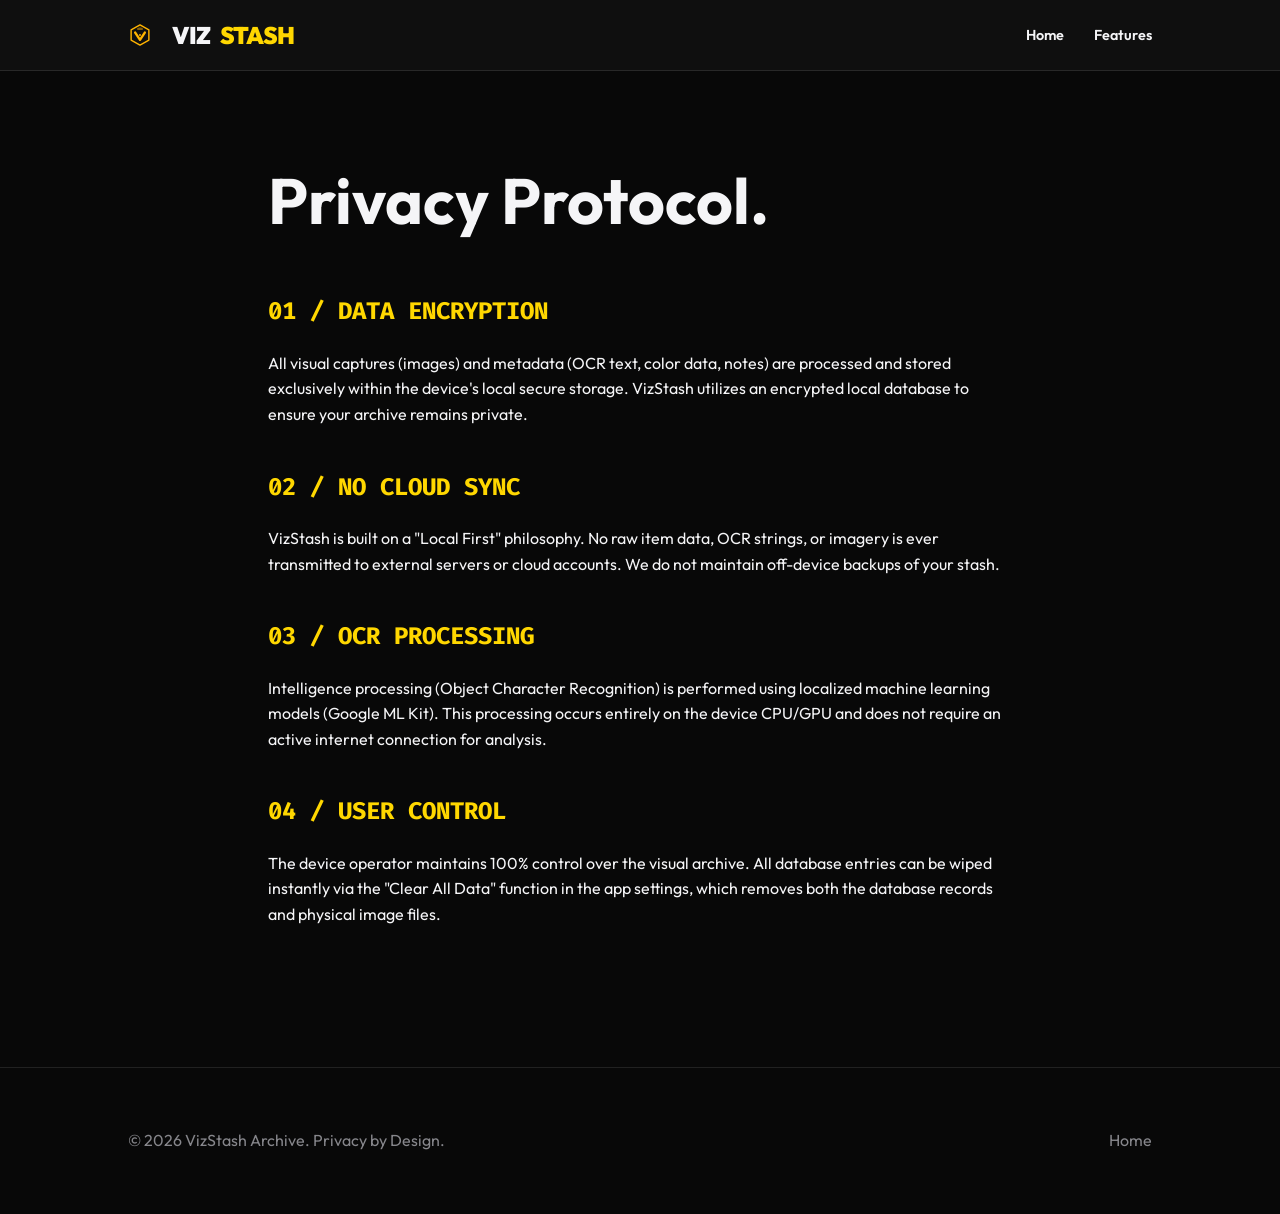
==== privacy.html @ eaba7603 "Add files via upload" ====
<!DOCTYPE html>
<html lang="en">

<head>
    <meta charset="UTF-8">
    <meta name="viewport" content="width=device-width, initial-scale=1.0">
    <title>Privacy Policy | VizStash</title>
    <link rel="stylesheet" href="style.css">
</head>

<body>
    <nav>
        <div class="logo">
            <img src="img/logo.svg" alt="VizStash Logo" style="height: 24px; margin-right: 10px;">
            VIZ<span>STASH</span>
        </div>
        <div class="nav-links">
            <a href="index.html">Home</a>
            <a href="index.html#features">Features</a>
        </div>
    </nav>

    <main class="privacy-container">
        <h1>Privacy <span>Protocol</span>.</h1>

        <section>
            <h2>01 / DATA ENCRYPTION</h2>
            <p>All visual captures (images) and metadata (OCR text, color data, notes) are processed and stored
                exclusively within the device's local secure storage. VizStash utilizes an encrypted local database to
                ensure your archive remains private.</p>
        </section>

        <section>
            <h2>02 / NO CLOUD SYNC</h2>
            <p>VizStash is built on a "Local First" philosophy. No raw item data, OCR strings, or imagery is ever
                transmitted to external servers or cloud accounts. We do not maintain off-device backups of your stash.
            </p>
        </section>

        <section>
            <h2>03 / OCR PROCESSING</h2>
            <p>Intelligence processing (Object Character Recognition) is performed using localized machine learning
                models (Google ML Kit). This processing occurs entirely on the device CPU/GPU and does not require an
                active internet connection for analysis.</p>
        </section>

        <section>
            <h2>04 / USER CONTROL</h2>
            <p>The device operator maintains 100% control over the visual archive. All database entries can be wiped
                instantly via the "Clear All Data" function in the app settings, which removes both the database records
                and physical image files.</p>
        </section>
    </main>

    <footer>
        <p>&copy; 2026 VizStash Archive. Privacy by Design.</p>
        <div class="footer-links">
            <a href="index.html">Home</a>
        </div>
    </footer>
</body>

</html>
---- style.css ----
@import url('https://fonts.googleapis.com/css2?family=Outfit:wght@300;400;600;900&family=Fira+Code:wght@400;700&display=swap');

:root {
    --primary: #FFD700;
    --primary-glow: rgba(255, 215, 0, 0.4);
    --bg: #080808;
    --surface: #121212;
    --surface-light: #1E1E1E;
    --surface-glass: rgba(18, 18, 18, 0.8);
    --text: #F5F5F7;
    --text-muted: #86868B;
    --border: rgba(255, 255, 255, 0.1);
    --accent-red: #FF3B30;
    --transition: all 0.5s cubic-bezier(0.4, 0, 0.2, 1);
}

/* Custom Scrollbar */
::-webkit-scrollbar {
    width: 8px;
}

::-webkit-scrollbar-track {
    background: var(--bg);
}

::-webkit-scrollbar-thumb {
    background: #333;
    border-radius: 10px;
}

::-webkit-scrollbar-thumb:hover {
    background: #444;
}

* {
    margin: 0;
    padding: 0;
    box-sizing: border-box;
}

body {
    background-color: var(--bg);
    color: var(--text);
    font-family: 'Outfit', sans-serif;
    line-height: 1.6;
    overflow-x: hidden;
}

/* Glassmorphism Navigation */
nav {
    position: fixed;
    top: 0;
    width: 100%;
    z-index: 1000;
    background: var(--surface-glass);
    backdrop-filter: blur(20px);
    border-bottom: 1px solid var(--border);
    padding: 1rem 10%;
    display: flex;
    justify-content: space-between;
    align-items: center;
}

.logo {
    font-weight: 900;
    font-size: 1.5rem;
    letter-spacing: -1px;
    display: flex;
    align-items: center;
    gap: 10px;
}

.logo span {
    color: var(--primary);
}

.nav-links {
    display: flex;
    gap: 30px;
}

.nav-links a {
    color: var(--text);
    text-decoration: none;
    font-weight: 600;
    font-size: 0.9rem;
    transition: color 0.3s ease;
}

.nav-links a:hover {
    color: var(--primary);
}

/* Hero Section */
.hero {
    min-height: 100vh;
    padding: 120px 10% 80px;
    display: flex;
    align-items: center;
    justify-content: space-between;
    position: relative;
    overflow: hidden;
    background: radial-gradient(circle at 80% 20%, rgba(255, 215, 0, 0.08), transparent 40%),
        radial-gradient(circle at 20% 80%, rgba(255, 215, 0, 0.03), transparent 40%),
        linear-gradient(rgba(255, 255, 255, 0.02) 1px, transparent 1px),
        linear-gradient(90deg, rgba(255, 255, 255, 0.02) 1px, transparent 1px);
    background-size: 100% 100%, 100% 100%, 40px 40px, 40px 40px;
}

.hero-glow {
    position: absolute;
    width: 600px;
    height: 600px;
    background: var(--primary-glow);
    filter: blur(150px);
    border-radius: 50%;
    z-index: 0;
    pointer-events: none;
    opacity: 0.3;
}

.glow-1 {
    top: -200px;
    right: -100px;
}

.glow-2 {
    bottom: -200px;
    left: -100px;
}

.hero-content {
    flex: 1.2;
    max-width: 700px;
    position: relative;
    z-index: 10;
}

.hero-badge {
    display: inline-flex;
    align-items: center;
    gap: 8px;
    padding: 8px 16px;
    background: rgba(255, 215, 0, 0.1);
    border: 1px solid rgba(255, 215, 0, 0.2);
    border-radius: 100px;
    font-size: 0.8rem;
    font-weight: 700;
    color: var(--primary);
    margin-bottom: 24px;
    font-family: 'Fira Code', monospace;
    text-transform: uppercase;
    letter-spacing: 1px;
}

.hero-content h1 {
    font-size: 6rem;
    font-weight: 900;
    line-height: 0.9;
    margin-bottom: 30px;
    letter-spacing: -4px;
    background: linear-gradient(180deg, #FFFFFF 0%, #A1A1AA 100%);
    -webkit-background-clip: text;
    background-clip: text;
    -webkit-text-fill-color: transparent;
}

.hero-badge i {
    animation: pulse 2s infinite;
}

@keyframes pulse {
    0% {
        opacity: 0.5;
    }

    50% {
        opacity: 1;
    }

    100% {
        opacity: 0.5;
    }
}

.hero-content h1 span {
    display: block;
    color: var(--primary);
    -webkit-text-fill-color: var(--primary);
}

.hero-content p {
    font-size: 1.4rem;
    color: var(--text-muted);
    margin-bottom: 50px;
    max-width: 550px;
    line-height: 1.5;
}

.cta-buttons {
    display: flex;
    gap: 20px;
}

.btn {
    padding: 15px 35px;
    border-radius: 12px;
    text-decoration: none;
    font-weight: 900;
    font-size: 1rem;
    transition: all 0.3s cubic-bezier(0.175, 0.885, 0.32, 1.275);
}

.btn-primary {
    background: var(--primary);
    color: #000;
}

.btn-secondary {
    border: 1px solid var(--border);
    color: var(--text);
}

.btn:hover {
    transform: translateY(-5px);
    box-shadow: 0 10px 20px rgba(0, 0, 0, 0.4), 0 0 15px var(--primary-glow);
}

/* Mobile App Mockup */
.hero-mockup {
    flex: 0.8;
    display: flex;
    justify-content: flex-end;
    position: relative;
    z-index: 10;
}

.mockup-container {
    width: 310px;
    height: 660px;
    background: #000;
    border: 10px solid #1A1A1A;
    border-radius: 48px;
    overflow: hidden;
    position: relative;
    box-shadow: 0 50px 100px rgba(0, 0, 0, 0.9),
        0 0 0 1px rgba(255, 255, 255, 0.1),
        0 0 40px var(--primary-glow);
    animation: float 8s ease-in-out infinite;
}

.mockup-screen {
    width: 100%;
    height: 100%;
    object-fit: cover;
    object-position: top;
}

@keyframes float {

    0%,
    100% {
        transform: translateY(0);
    }

    50% {
        transform: translateY(-20px);
    }
}

.mockup-container img {
    width: 100%;
    height: 100%;
    object-fit: cover;
}

/* Feature Grid */
.features {
    padding: 100px 10%;
    background: var(--surface);
}

.section-header {
    text-align: center;
    margin-bottom: 60px;
}

.section-header h2 {
    font-size: 3rem;
    font-weight: 900;
}

.feature-grid {
    display: grid;
    grid-template-columns: repeat(auto-fit, minmax(300px, 1fr));
    gap: 30px;
}

.feature-card {
    background: rgba(255, 255, 255, 0.02);
    border: 1px solid var(--border);
    padding: 40px;
    border-radius: 24px;
    transition: all 0.3s ease;
}

.feature-card:hover {
    background: var(--surface-light);
    border-color: var(--primary);
    transform: translateY(-10px);
    box-shadow: 0 20px 40px rgba(0, 0, 0, 0.5), 0 0 20px var(--primary-glow);
}

/* Scroll Reveal */
.reveal {
    opacity: 0;
    transform: translateY(30px);
    transition: var(--transition);
}

.reveal.active {
    opacity: 1;
    transform: translateY(0);
}

/* Tech Stack */
.tech-pills {
    display: flex;
    flex-wrap: wrap;
    gap: 10px;
    margin-top: 40px;
    justify-content: center;
}

.tech-pill {
    padding: 8px 16px;
    background: rgba(255, 255, 255, 0.05);
    border: 1px solid var(--border);
    border-radius: 100px;
    font-family: 'Fira Code', monospace;
    font-size: 0.8rem;
    color: var(--primary);
}

.feature-card i {
    font-size: 2rem;
    color: var(--primary);
    margin-bottom: 20px;
    display: block;
}

.feature-card h3 {
    font-size: 1.5rem;
    margin-bottom: 15px;
}

.feature-card p {
    color: var(--text-muted);
}

/* Showcase Section */
.showcase {
    padding: 100px 10%;
}

.showcase-scroll {
    display: flex;
    overflow-x: auto;
    gap: 30px;
    padding: 40px 0;
    scrollbar-width: none;
}

.showcase-scroll::-webkit-scrollbar {
    display: none;
}

.showcase-item {
    min-width: 280px;
    border-radius: 32px;
    overflow: hidden;
    border: 1px solid var(--border);
    transition: var(--transition);
}

.showcase-item:hover {
    transform: scale(1.05);
    border-color: var(--primary);
}

.showcase-item img {
    width: 100%;
    display: block;
}

/* Footer */
footer {
    padding: 60px 10%;
    border-top: 1px solid var(--border);
    display: flex;
    justify-content: space-between;
    align-items: center;
    color: var(--text-muted);
}

.footer-links {
    display: flex;
    gap: 20px;
}

.footer-links a {
    color: var(--text-muted);
    text-decoration: none;
}

/* Privacy Page Specific */
.privacy-container {
    padding: 150px 10% 100px;
    max-width: 1000px;
    margin: 0 auto;
}

.privacy-container h1 {
    font-size: 4rem;
    margin-bottom: 40px;
}

.privacy-container section {
    margin-bottom: 40px;
}

.privacy-container h2 {
    color: var(--primary);
    font-size: 1.5rem;
    margin-bottom: 20px;
    font-family: 'Fira Code', monospace;
}

/* Responsive */
@media (max-width: 768px) {
    .hero {
        flex-direction: column;
        padding-top: 150px;
        text-align: center;
    }

    .hero-content h1 {
        font-size: 3rem;
    }

    .nav-links {
        display: none;
    }

    .hero-mockup {
        margin-top: 50px;
    }
}
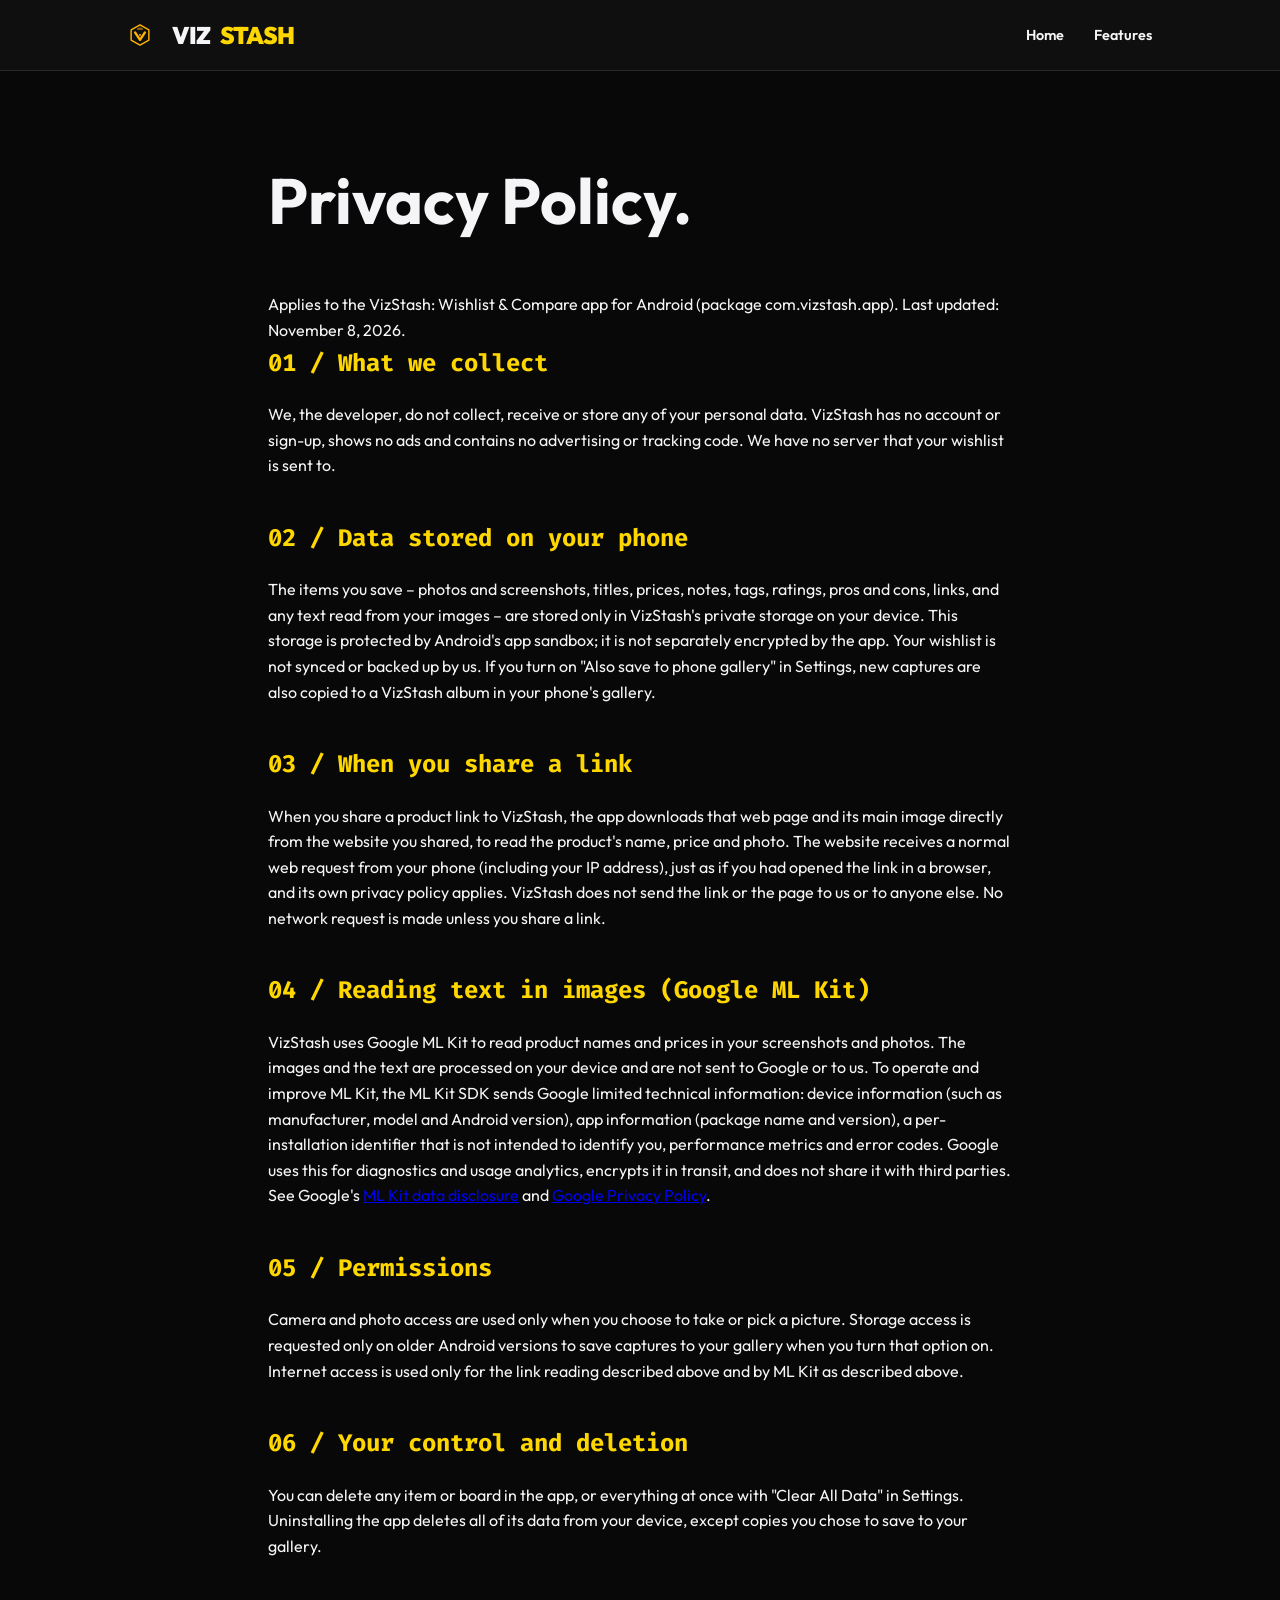
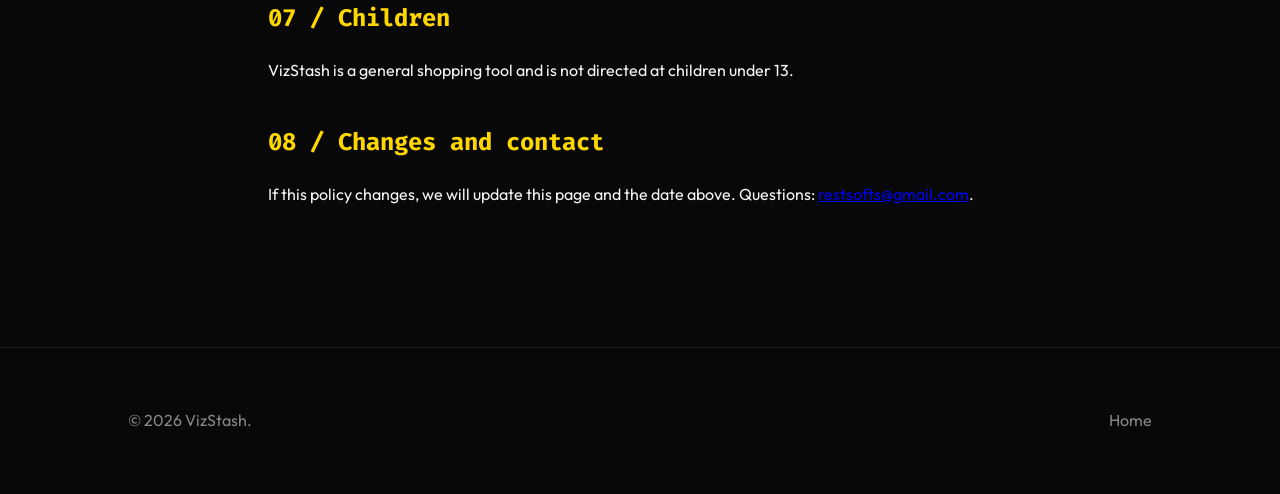
==== commit 2b37d525: "Update privacy policy and site copy for VizStash 1.1" ====
--- a/privacy.html
+++ b/privacy.html
@@ -1,63 +1,102 @@
-<!DOCTYPE html>
-<html lang="en">
-
-<head>
-    <meta charset="UTF-8">
-    <meta name="viewport" content="width=device-width, initial-scale=1.0">
-    <title>Privacy Policy | VizStash</title>
-    <link rel="stylesheet" href="style.css">
-</head>
-
-<body>
-    <nav>
-        <div class="logo">
-            <img src="img/logo.svg" alt="VizStash Logo" style="height: 24px; margin-right: 10px;">
-            VIZ<span>STASH</span>
-        </div>
-        <div class="nav-links">
-            <a href="index.html">Home</a>
-            <a href="index.html#features">Features</a>
-        </div>
-    </nav>
-
-    <main class="privacy-container">
-        <h1>Privacy <span>Protocol</span>.</h1>
-
-        <section>
-            <h2>01 / DATA ENCRYPTION</h2>
-            <p>All visual captures (images) and metadata (OCR text, color data, notes) are processed and stored
-                exclusively within the device's local secure storage. VizStash utilizes an encrypted local database to
-                ensure your archive remains private.</p>
-        </section>
-
-        <section>
-            <h2>02 / NO CLOUD SYNC</h2>
-            <p>VizStash is built on a "Local First" philosophy. No raw item data, OCR strings, or imagery is ever
-                transmitted to external servers or cloud accounts. We do not maintain off-device backups of your stash.
-            </p>
-        </section>
-
-        <section>
-            <h2>03 / OCR PROCESSING</h2>
-            <p>Intelligence processing (Object Character Recognition) is performed using localized machine learning
-                models (Google ML Kit). This processing occurs entirely on the device CPU/GPU and does not require an
-                active internet connection for analysis.</p>
-        </section>
-
-        <section>
-            <h2>04 / USER CONTROL</h2>
-            <p>The device operator maintains 100% control over the visual archive. All database entries can be wiped
-                instantly via the "Clear All Data" function in the app settings, which removes both the database records
-                and physical image files.</p>
-        </section>
-    </main>
-
-    <footer>
-        <p>&copy; 2026 VizStash Archive. Privacy by Design.</p>
-        <div class="footer-links">
-            <a href="index.html">Home</a>
-        </div>
-    </footer>
-</body>
-
-</html>+<!DOCTYPE html>
+<html lang="en">
+
+<head>
+    <meta charset="UTF-8">
+    <meta name="viewport" content="width=device-width, initial-scale=1.0">
+    <title>Privacy Policy | VizStash</title>
+    <meta name="description" content="Privacy policy for VizStash: Wishlist & Compare (Android).">
+    <link rel="stylesheet" href="style.css">
+</head>
+
+<body>
+    <nav>
+        <div class="logo">
+            <img src="img/logo.svg" alt="VizStash Logo" style="height: 24px; margin-right: 10px;">
+            VIZ<span>STASH</span>
+        </div>
+        <div class="nav-links">
+            <a href="index.html">Home</a>
+            <a href="index.html#features">Features</a>
+        </div>
+    </nav>
+
+    <main class="privacy-container">
+        <h1>Privacy <span>Policy</span>.</h1>
+        <p>Applies to the VizStash: Wishlist &amp; Compare app for Android (package com.vizstash.app).
+            Last updated: November 8, 2026.</p>
+
+        <section>
+            <h2>01 / What we collect</h2>
+            <p>We, the developer, do not collect, receive or store any of your personal data. VizStash has no
+                account or sign-up, shows no ads and contains no advertising or tracking code. We have no server
+                that your wishlist is sent to.</p>
+        </section>
+
+        <section>
+            <h2>02 / Data stored on your phone</h2>
+            <p>The items you save – photos and screenshots, titles, prices, notes, tags, ratings, pros and cons,
+                links, and any text read from your images – are stored only in VizStash's private storage on your
+                device. This storage is protected by Android's app sandbox; it is not separately encrypted by the
+                app. Your wishlist is not synced or backed up by us. If you turn on "Also save to phone gallery" in
+                Settings, new captures are also copied to a VizStash album in your phone's gallery.</p>
+        </section>
+
+        <section>
+            <h2>03 / When you share a link</h2>
+            <p>When you share a product link to VizStash, the app downloads that web page and its main image
+                directly from the website you shared, to read the product's name, price and photo. The website
+                receives a normal web request from your phone (including your IP address), just as if you had opened
+                the link in a browser, and its own privacy policy applies. VizStash does not send the link or the
+                page to us or to anyone else. No network request is made unless you share a link.</p>
+        </section>
+
+        <section>
+            <h2>04 / Reading text in images (Google ML Kit)</h2>
+            <p>VizStash uses Google ML Kit to read product names and prices in your screenshots and photos. The
+                images and the text are processed on your device and are not sent to Google or to us. To operate and
+                improve ML Kit, the ML Kit SDK sends Google limited technical information: device information (such
+                as manufacturer, model and Android version), app information (package name and version), a
+                per-installation identifier that is not intended to identify you, performance metrics and error
+                codes. Google uses this for diagnostics and usage analytics, encrypts it in transit, and does not
+                share it with third parties. See Google's
+                <a href="https://developers.google.com/ml-kit/android-data-disclosure">ML Kit data disclosure</a>
+                and <a href="https://policies.google.com/privacy">Google Privacy Policy</a>.</p>
+        </section>
+
+        <section>
+            <h2>05 / Permissions</h2>
+            <p>Camera and photo access are used only when you choose to take or pick a picture. Storage access is
+                requested only on older Android versions to save captures to your gallery when you turn that
+                option on. Internet access is used only for the link reading described above and by ML Kit as
+                described above.</p>
+        </section>
+
+        <section>
+            <h2>06 / Your control and deletion</h2>
+            <p>You can delete any item or board in the app, or everything at once with "Clear All Data" in
+                Settings. Uninstalling the app deletes all of its data from your device, except copies you chose to
+                save to your gallery.</p>
+        </section>
+
+        <section>
+            <h2>07 / Children</h2>
+            <p>VizStash is a general shopping tool and is not directed at children under 13.</p>
+        </section>
+
+        <section>
+            <h2>08 / Changes and contact</h2>
+            <p>If this policy changes, we will update this page and the date above. Questions:
+                <a href="mailto:restsofts@gmail.com">restsofts@gmail.com</a>.</p>
+        </section>
+    </main>
+
+    <footer>
+        <p>&copy; 2026 VizStash.</p>
+        <div class="footer-links">
+            <a href="index.html">Home</a>
+        </div>
+    </footer>
+</body>
+
+</html>
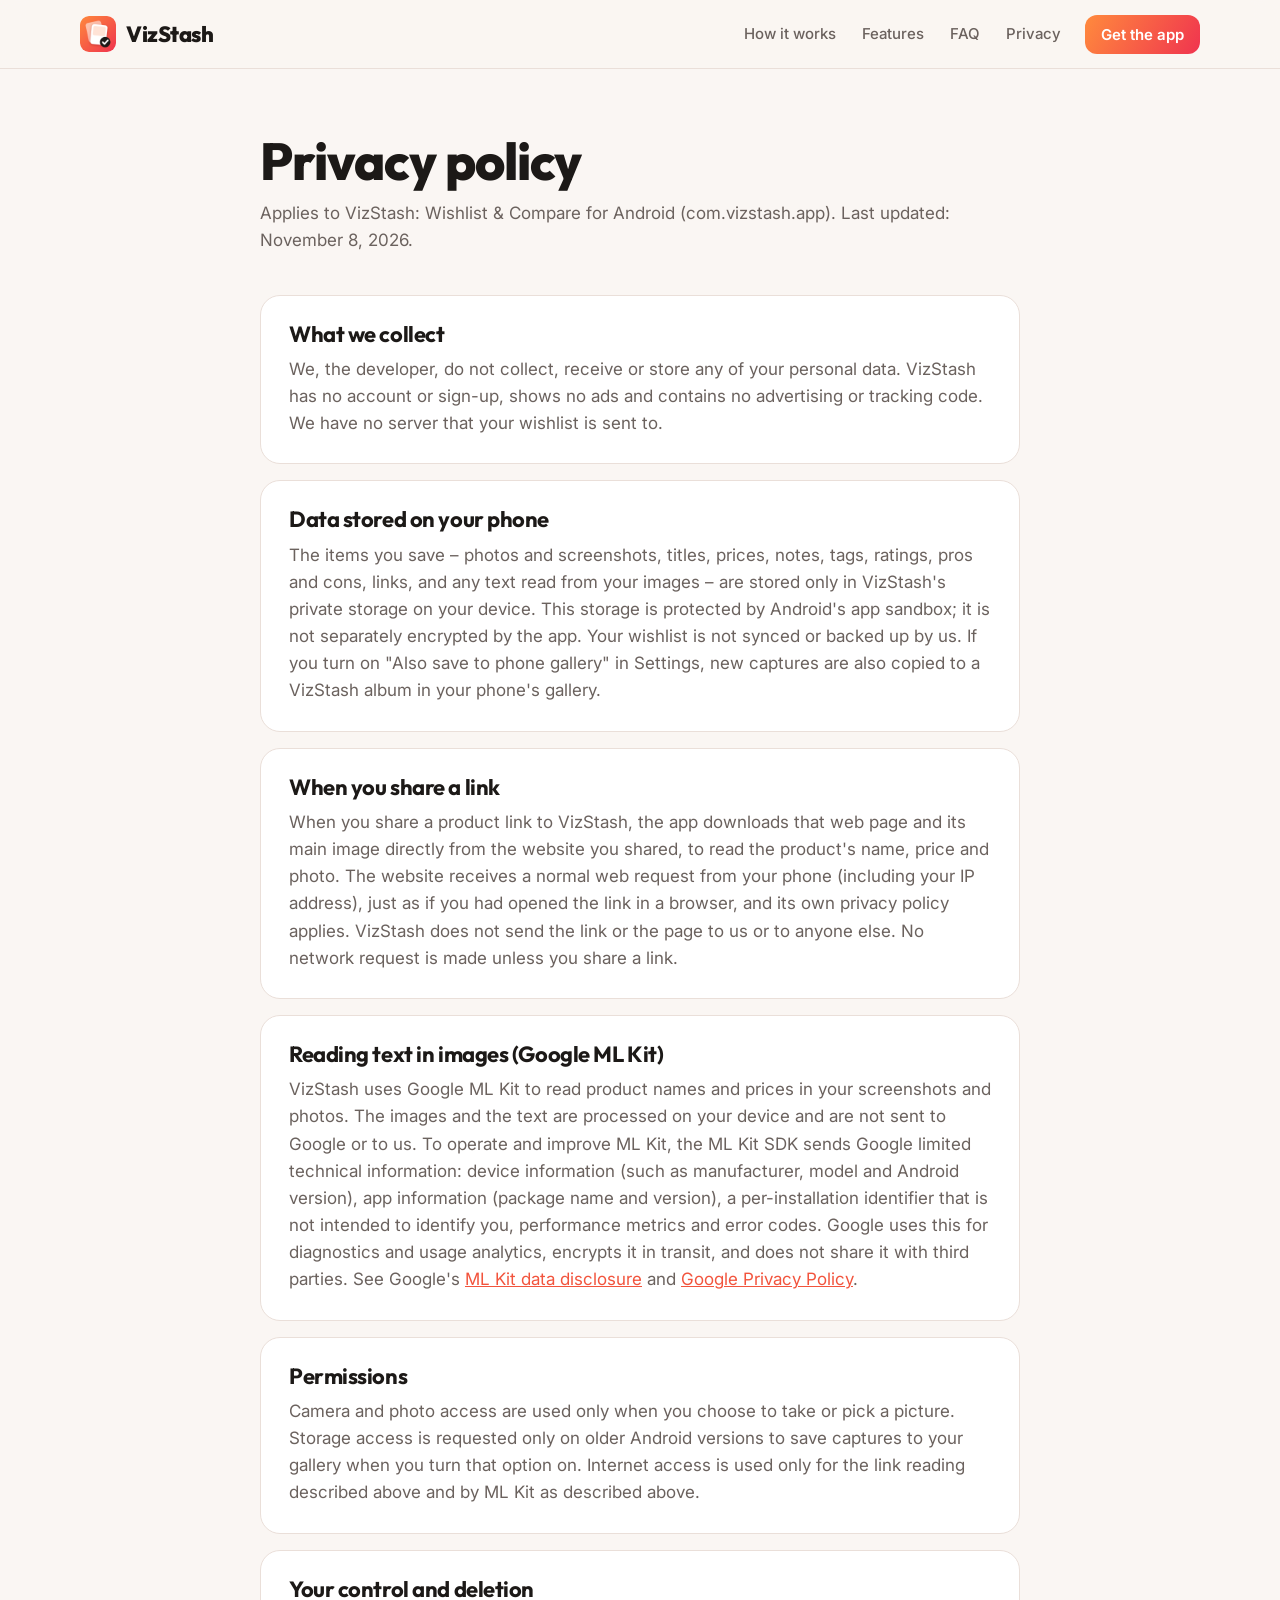
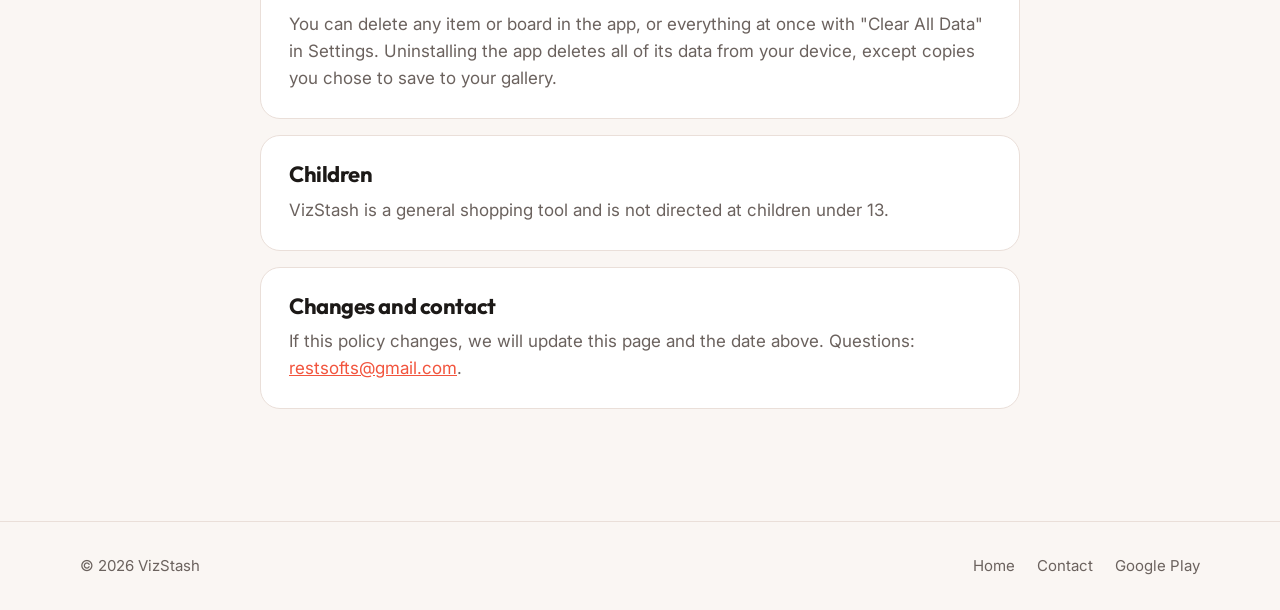
==== commit 99266510: "Redesign website with new brand, SEO metadata, sitemap and FAQ" ====
--- a/privacy.html
+++ b/privacy.html
@@ -2,39 +2,50 @@
 <html lang="en">
 
 <head>
-    <meta charset="UTF-8">
-    <meta name="viewport" content="width=device-width, initial-scale=1.0">
-    <title>Privacy Policy | VizStash</title>
-    <meta name="description" content="Privacy policy for VizStash: Wishlist & Compare (Android).">
-    <link rel="stylesheet" href="style.css">
+  <meta charset="UTF-8">
+  <meta name="viewport" content="width=device-width, initial-scale=1">
+  <title>Privacy Policy – VizStash: Wishlist &amp; Compare</title>
+  <meta name="description" content="How VizStash: Wishlist & Compare for Android handles your data: no account, no ads, your wishlist stays on your phone.">
+  <link rel="canonical" href="https://ironsnitra.github.io/VizStash/privacy.html">
+  <meta name="theme-color" content="#F2543D">
+  <link rel="icon" type="image/png" sizes="32x32" href="img/icon-32.png">
+  <link rel="apple-touch-icon" sizes="180x180" href="img/icon-180.png">
+  <link rel="preconnect" href="https://fonts.googleapis.com">
+  <link rel="preconnect" href="https://fonts.gstatic.com" crossorigin>
+  <link href="https://fonts.googleapis.com/css2?family=Inter:wght@400;500;600&family=Outfit:wght@600;700;800&display=swap" rel="stylesheet">
+  <link rel="stylesheet" href="style.css">
 </head>
 
 <body>
-    <nav>
-        <div class="logo">
-            <img src="img/logo.svg" alt="VizStash Logo" style="height: 24px; margin-right: 10px;">
-            VIZ<span>STASH</span>
-        </div>
-        <div class="nav-links">
-            <a href="index.html">Home</a>
-            <a href="index.html#features">Features</a>
-        </div>
-    </nav>
+  <header class="site-header">
+    <div class="wrap header-inner">
+      <a class="brand" href="./" aria-label="VizStash home">
+        <img src="img/icon-192.png" alt="" width="36" height="36">
+        <span>VizStash</span>
+      </a>
+      <nav class="nav" aria-label="Main">
+        <a href="./#how">How it works</a>
+        <a href="./#features">Features</a>
+        <a href="./#faq">FAQ</a>
+        <a href="privacy.html" aria-current="page">Privacy</a>
+      </nav>
+      <a class="btn btn-small" href="https://play.google.com/store/apps/details?id=com.vizstash.app">Get the app</a>
+    </div>
+  </header>
 
-    <main class="privacy-container">
-        <h1>Privacy <span>Policy</span>.</h1>
-        <p>Applies to the VizStash: Wishlist &amp; Compare app for Android (package com.vizstash.app).
-            Last updated: November 8, 2026.</p>
-
+  <main class="legal">
+    <div class="wrap narrow">
+      <h1>Privacy policy</h1>
+      <p class="meta">Applies to VizStash: Wishlist &amp; Compare for Android (com.vizstash.app). Last updated: November 8, 2026.</p>
         <section>
-            <h2>01 / What we collect</h2>
+            <h2>What we collect</h2>
             <p>We, the developer, do not collect, receive or store any of your personal data. VizStash has no
                 account or sign-up, shows no ads and contains no advertising or tracking code. We have no server
                 that your wishlist is sent to.</p>
         </section>
 
         <section>
-            <h2>02 / Data stored on your phone</h2>
+            <h2>Data stored on your phone</h2>
             <p>The items you save – photos and screenshots, titles, prices, notes, tags, ratings, pros and cons,
                 links, and any text read from your images – are stored only in VizStash's private storage on your
                 device. This storage is protected by Android's app sandbox; it is not separately encrypted by the
@@ -43,7 +54,7 @@
         </section>
 
         <section>
-            <h2>03 / When you share a link</h2>
+            <h2>When you share a link</h2>
             <p>When you share a product link to VizStash, the app downloads that web page and its main image
                 directly from the website you shared, to read the product's name, price and photo. The website
                 receives a normal web request from your phone (including your IP address), just as if you had opened
@@ -52,7 +63,7 @@
         </section>
 
         <section>
-            <h2>04 / Reading text in images (Google ML Kit)</h2>
+            <h2>Reading text in images (Google ML Kit)</h2>
             <p>VizStash uses Google ML Kit to read product names and prices in your screenshots and photos. The
                 images and the text are processed on your device and are not sent to Google or to us. To operate and
                 improve ML Kit, the ML Kit SDK sends Google limited technical information: device information (such
@@ -65,7 +76,7 @@
         </section>
 
         <section>
-            <h2>05 / Permissions</h2>
+            <h2>Permissions</h2>
             <p>Camera and photo access are used only when you choose to take or pick a picture. Storage access is
                 requested only on older Android versions to save captures to your gallery when you turn that
                 option on. Internet access is used only for the link reading described above and by ML Kit as
@@ -73,30 +84,35 @@
         </section>
 
         <section>
-            <h2>06 / Your control and deletion</h2>
+            <h2>Your control and deletion</h2>
             <p>You can delete any item or board in the app, or everything at once with "Clear All Data" in
                 Settings. Uninstalling the app deletes all of its data from your device, except copies you chose to
                 save to your gallery.</p>
         </section>
 
         <section>
-            <h2>07 / Children</h2>
+            <h2>Children</h2>
             <p>VizStash is a general shopping tool and is not directed at children under 13.</p>
         </section>
 
         <section>
-            <h2>08 / Changes and contact</h2>
+            <h2>Changes and contact</h2>
             <p>If this policy changes, we will update this page and the date above. Questions:
                 <a href="mailto:restsofts@gmail.com">restsofts@gmail.com</a>.</p>
         </section>
-    </main>
+    </div>
+  </main>
 
-    <footer>
-        <p>&copy; 2026 VizStash.</p>
-        <div class="footer-links">
-            <a href="index.html">Home</a>
-        </div>
-    </footer>
+  <footer class="site-footer">
+    <div class="wrap footer-inner">
+      <p>© 2026 VizStash</p>
+      <nav aria-label="Footer">
+        <a href="./">Home</a>
+        <a href="mailto:restsofts@gmail.com">Contact</a>
+        <a href="https://play.google.com/store/apps/details?id=com.vizstash.app">Google Play</a>
+      </nav>
+    </div>
+  </footer>
 </body>
 
 </html>
--- a/style.css
+++ b/style.css
@@ -1,458 +1,204 @@
-@import url('https://fonts.googleapis.com/css2?family=Outfit:wght@300;400;600;900&family=Fira+Code:wght@400;700&display=swap');
-
-:root {
-    --primary: #FFD700;
-    --primary-glow: rgba(255, 215, 0, 0.4);
-    --bg: #080808;
-    --surface: #121212;
-    --surface-light: #1E1E1E;
-    --surface-glass: rgba(18, 18, 18, 0.8);
-    --text: #F5F5F7;
-    --text-muted: #86868B;
-    --border: rgba(255, 255, 255, 0.1);
-    --accent-red: #FF3B30;
-    --transition: all 0.5s cubic-bezier(0.4, 0, 0.2, 1);
-}
-
-/* Custom Scrollbar */
-::-webkit-scrollbar {
-    width: 8px;
-}
-
-::-webkit-scrollbar-track {
-    background: var(--bg);
-}
-
-::-webkit-scrollbar-thumb {
-    background: #333;
-    border-radius: 10px;
-}
-
-::-webkit-scrollbar-thumb:hover {
-    background: #444;
-}
-
-* {
-    margin: 0;
-    padding: 0;
-    box-sizing: border-box;
-}
-
-body {
-    background-color: var(--bg);
-    color: var(--text);
-    font-family: 'Outfit', sans-serif;
-    line-height: 1.6;
-    overflow-x: hidden;
-}
-
-/* Glassmorphism Navigation */
-nav {
-    position: fixed;
-    top: 0;
-    width: 100%;
-    z-index: 1000;
-    background: var(--surface-glass);
-    backdrop-filter: blur(20px);
-    border-bottom: 1px solid var(--border);
-    padding: 1rem 10%;
-    display: flex;
-    justify-content: space-between;
-    align-items: center;
-}
-
-.logo {
-    font-weight: 900;
-    font-size: 1.5rem;
-    letter-spacing: -1px;
-    display: flex;
-    align-items: center;
-    gap: 10px;
-}
-
-.logo span {
-    color: var(--primary);
-}
-
-.nav-links {
-    display: flex;
-    gap: 30px;
-}
-
-.nav-links a {
-    color: var(--text);
-    text-decoration: none;
-    font-weight: 600;
-    font-size: 0.9rem;
-    transition: color 0.3s ease;
-}
-
-.nav-links a:hover {
-    color: var(--primary);
-}
-
-/* Hero Section */
-.hero {
-    min-height: 100vh;
-    padding: 120px 10% 80px;
-    display: flex;
-    align-items: center;
-    justify-content: space-between;
-    position: relative;
-    overflow: hidden;
-    background: radial-gradient(circle at 80% 20%, rgba(255, 215, 0, 0.08), transparent 40%),
-        radial-gradient(circle at 20% 80%, rgba(255, 215, 0, 0.03), transparent 40%),
-        linear-gradient(rgba(255, 255, 255, 0.02) 1px, transparent 1px),
-        linear-gradient(90deg, rgba(255, 255, 255, 0.02) 1px, transparent 1px);
-    background-size: 100% 100%, 100% 100%, 40px 40px, 40px 40px;
-}
-
-.hero-glow {
-    position: absolute;
-    width: 600px;
-    height: 600px;
-    background: var(--primary-glow);
-    filter: blur(150px);
-    border-radius: 50%;
-    z-index: 0;
-    pointer-events: none;
-    opacity: 0.3;
-}
-
-.glow-1 {
-    top: -200px;
-    right: -100px;
-}
-
-.glow-2 {
-    bottom: -200px;
-    left: -100px;
-}
-
-.hero-content {
-    flex: 1.2;
-    max-width: 700px;
-    position: relative;
-    z-index: 10;
-}
-
-.hero-badge {
-    display: inline-flex;
-    align-items: center;
-    gap: 8px;
-    padding: 8px 16px;
-    background: rgba(255, 215, 0, 0.1);
-    border: 1px solid rgba(255, 215, 0, 0.2);
-    border-radius: 100px;
-    font-size: 0.8rem;
-    font-weight: 700;
-    color: var(--primary);
-    margin-bottom: 24px;
-    font-family: 'Fira Code', monospace;
-    text-transform: uppercase;
-    letter-spacing: 1px;
-}
-
-.hero-content h1 {
-    font-size: 6rem;
-    font-weight: 900;
-    line-height: 0.9;
-    margin-bottom: 30px;
-    letter-spacing: -4px;
-    background: linear-gradient(180deg, #FFFFFF 0%, #A1A1AA 100%);
-    -webkit-background-clip: text;
-    background-clip: text;
-    -webkit-text-fill-color: transparent;
-}
-
-.hero-badge i {
-    animation: pulse 2s infinite;
-}
-
-@keyframes pulse {
-    0% {
-        opacity: 0.5;
-    }
-
-    50% {
-        opacity: 1;
-    }
-
-    100% {
-        opacity: 0.5;
-    }
-}
-
-.hero-content h1 span {
-    display: block;
-    color: var(--primary);
-    -webkit-text-fill-color: var(--primary);
-}
-
-.hero-content p {
-    font-size: 1.4rem;
-    color: var(--text-muted);
-    margin-bottom: 50px;
-    max-width: 550px;
-    line-height: 1.5;
-}
-
-.cta-buttons {
-    display: flex;
-    gap: 20px;
-}
-
-.btn {
-    padding: 15px 35px;
-    border-radius: 12px;
-    text-decoration: none;
-    font-weight: 900;
-    font-size: 1rem;
-    transition: all 0.3s cubic-bezier(0.175, 0.885, 0.32, 1.275);
-}
-
-.btn-primary {
-    background: var(--primary);
-    color: #000;
-}
-
-.btn-secondary {
-    border: 1px solid var(--border);
-    color: var(--text);
-}
-
-.btn:hover {
-    transform: translateY(-5px);
-    box-shadow: 0 10px 20px rgba(0, 0, 0, 0.4), 0 0 15px var(--primary-glow);
-}
-
-/* Mobile App Mockup */
-.hero-mockup {
-    flex: 0.8;
-    display: flex;
-    justify-content: flex-end;
-    position: relative;
-    z-index: 10;
-}
-
-.mockup-container {
-    width: 310px;
-    height: 660px;
-    background: #000;
-    border: 10px solid #1A1A1A;
-    border-radius: 48px;
-    overflow: hidden;
-    position: relative;
-    box-shadow: 0 50px 100px rgba(0, 0, 0, 0.9),
-        0 0 0 1px rgba(255, 255, 255, 0.1),
-        0 0 40px var(--primary-glow);
-    animation: float 8s ease-in-out infinite;
-}
-
-.mockup-screen {
-    width: 100%;
-    height: 100%;
-    object-fit: cover;
-    object-position: top;
-}
-
-@keyframes float {
-
-    0%,
-    100% {
-        transform: translateY(0);
-    }
-
-    50% {
-        transform: translateY(-20px);
-    }
-}
-
-.mockup-container img {
-    width: 100%;
-    height: 100%;
-    object-fit: cover;
-}
-
-/* Feature Grid */
-.features {
-    padding: 100px 10%;
-    background: var(--surface);
-}
-
-.section-header {
-    text-align: center;
-    margin-bottom: 60px;
-}
-
-.section-header h2 {
-    font-size: 3rem;
-    font-weight: 900;
-}
-
-.feature-grid {
-    display: grid;
-    grid-template-columns: repeat(auto-fit, minmax(300px, 1fr));
-    gap: 30px;
-}
-
-.feature-card {
-    background: rgba(255, 255, 255, 0.02);
-    border: 1px solid var(--border);
-    padding: 40px;
-    border-radius: 24px;
-    transition: all 0.3s ease;
-}
-
-.feature-card:hover {
-    background: var(--surface-light);
-    border-color: var(--primary);
-    transform: translateY(-10px);
-    box-shadow: 0 20px 40px rgba(0, 0, 0, 0.5), 0 0 20px var(--primary-glow);
-}
-
-/* Scroll Reveal */
-.reveal {
-    opacity: 0;
-    transform: translateY(30px);
-    transition: var(--transition);
-}
-
-.reveal.active {
-    opacity: 1;
-    transform: translateY(0);
-}
-
-/* Tech Stack */
-.tech-pills {
-    display: flex;
-    flex-wrap: wrap;
-    gap: 10px;
-    margin-top: 40px;
-    justify-content: center;
-}
-
-.tech-pill {
-    padding: 8px 16px;
-    background: rgba(255, 255, 255, 0.05);
-    border: 1px solid var(--border);
-    border-radius: 100px;
-    font-family: 'Fira Code', monospace;
-    font-size: 0.8rem;
-    color: var(--primary);
-}
-
-.feature-card i {
-    font-size: 2rem;
-    color: var(--primary);
-    margin-bottom: 20px;
-    display: block;
-}
-
-.feature-card h3 {
-    font-size: 1.5rem;
-    margin-bottom: 15px;
-}
-
-.feature-card p {
-    color: var(--text-muted);
-}
-
-/* Showcase Section */
-.showcase {
-    padding: 100px 10%;
-}
-
-.showcase-scroll {
-    display: flex;
-    overflow-x: auto;
-    gap: 30px;
-    padding: 40px 0;
-    scrollbar-width: none;
-}
-
-.showcase-scroll::-webkit-scrollbar {
-    display: none;
-}
-
-.showcase-item {
-    min-width: 280px;
-    border-radius: 32px;
-    overflow: hidden;
-    border: 1px solid var(--border);
-    transition: var(--transition);
-}
-
-.showcase-item:hover {
-    transform: scale(1.05);
-    border-color: var(--primary);
-}
-
-.showcase-item img {
-    width: 100%;
-    display: block;
-}
-
-/* Footer */
-footer {
-    padding: 60px 10%;
-    border-top: 1px solid var(--border);
-    display: flex;
-    justify-content: space-between;
-    align-items: center;
-    color: var(--text-muted);
-}
-
-.footer-links {
-    display: flex;
-    gap: 20px;
-}
-
-.footer-links a {
-    color: var(--text-muted);
-    text-decoration: none;
-}
-
-/* Privacy Page Specific */
-.privacy-container {
-    padding: 150px 10% 100px;
-    max-width: 1000px;
-    margin: 0 auto;
-}
-
-.privacy-container h1 {
-    font-size: 4rem;
-    margin-bottom: 40px;
-}
-
-.privacy-container section {
-    margin-bottom: 40px;
-}
-
-.privacy-container h2 {
-    color: var(--primary);
-    font-size: 1.5rem;
-    margin-bottom: 20px;
-    font-family: 'Fira Code', monospace;
-}
-
-/* Responsive */
-@media (max-width: 768px) {
-    .hero {
-        flex-direction: column;
-        padding-top: 150px;
-        text-align: center;
-    }
-
-    .hero-content h1 {
-        font-size: 3rem;
-    }
-
-    .nav-links {
-        display: none;
-    }
-
-    .hero-mockup {
-        margin-top: 50px;
-    }
-}+/* VizStash site – brand: coral gradient #FF8A3D -> #F0344F */
+:root {
+  --orange: #FF8A3D;
+  --coral: #F2543D;
+  --rose: #F0344F;
+  --grad: linear-gradient(120deg, var(--orange), var(--rose));
+  --bg: #FAF6F3;
+  --bg-alt: #F3ECE8;
+  --surface: #FFFFFF;
+  --ink: #1C1917;
+  --muted: #6B625E;
+  --line: #EADFD9;
+  --phone: #141110;
+  --shadow: 0 24px 50px rgba(120, 30, 20, .16);
+  --radius: 20px;
+  --font-head: "Outfit", system-ui, sans-serif;
+  --font-body: "Inter", system-ui, -apple-system, "Segoe UI", Roboto, sans-serif;
+}
+
+@media (prefers-color-scheme: dark) {
+  :root {
+    --bg: #121010;
+    --bg-alt: #1A1716;
+    --surface: #1F1B1A;
+    --ink: #F5F0ED;
+    --muted: #B3A9A4;
+    --line: #332E2C;
+    --phone: #000;
+    --shadow: 0 24px 50px rgba(0, 0, 0, .5);
+  }
+}
+
+*,
+*::before,
+*::after { box-sizing: border-box; }
+
+html { scroll-behavior: smooth; -webkit-text-size-adjust: 100%; }
+
+body {
+  margin: 0;
+  background: var(--bg);
+  color: var(--ink);
+  font: 400 17px/1.6 var(--font-body);
+  -webkit-font-smoothing: antialiased;
+}
+
+img { max-width: 100%; height: auto; display: block; }
+
+a { color: inherit; }
+
+h1, h2, h3 { font-family: var(--font-head); line-height: 1.1; margin: 0; letter-spacing: -.02em; }
+
+.wrap { width: min(1120px, 100% - 32px); margin-inline: auto; }
+.narrow { width: min(760px, 100% - 32px); }
+
+.skip { position: absolute; left: -999px; top: 8px; background: var(--ink); color: var(--bg); padding: 8px 14px; border-radius: 8px; z-index: 100; }
+.skip:focus { left: 8px; }
+
+:focus-visible { outline: 3px solid var(--coral); outline-offset: 3px; border-radius: 6px; }
+
+/* Header */
+.site-header {
+  position: sticky; top: 0; z-index: 50;
+  background: color-mix(in srgb, var(--bg) 85%, transparent);
+  backdrop-filter: saturate(160%) blur(12px);
+  border-bottom: 1px solid var(--line);
+}
+.header-inner { display: flex; align-items: center; gap: 24px; height: 68px; }
+.brand { display: flex; align-items: center; gap: 10px; text-decoration: none; font: 800 22px var(--font-head); letter-spacing: -.02em; }
+.brand img { border-radius: 9px; }
+.nav { display: flex; gap: 26px; margin-left: auto; }
+.nav a { text-decoration: none; color: var(--muted); font-weight: 500; font-size: 15px; }
+.nav a:hover { color: var(--ink); }
+
+/* Buttons */
+.btn {
+  display: inline-flex; align-items: center; justify-content: center; gap: 10px;
+  text-decoration: none; font: 600 16px var(--font-body);
+  border-radius: 14px; padding: 14px 22px; transition: transform .15s ease, box-shadow .15s ease;
+}
+.btn:hover { transform: translateY(-1px); }
+.btn-small { background: var(--grad); color: #fff; padding: 10px 16px; font-size: 15px; border-radius: 12px; }
+.btn-play { background: var(--ink); color: var(--bg); padding: 12px 22px 12px 18px; box-shadow: var(--shadow); }
+.btn-play span { display: flex; flex-direction: column; line-height: 1.1; font-size: 19px; font-weight: 600; text-align: left; }
+.btn-play small { font-size: 11px; font-weight: 500; opacity: .8; letter-spacing: .04em; text-transform: uppercase; }
+.btn-ghost { border: 1.5px solid var(--line); color: var(--ink); background: var(--surface); }
+.btn-white { background: #fff; color: var(--rose); font-size: 17px; box-shadow: 0 14px 30px rgba(80, 0, 20, .25); }
+
+/* Hero */
+.hero { padding: 72px 0 88px; overflow: hidden; background:
+  radial-gradient(60% 60% at 85% 20%, color-mix(in srgb, var(--orange) 22%, transparent), transparent 70%),
+  radial-gradient(50% 50% at 10% 90%, color-mix(in srgb, var(--rose) 12%, transparent), transparent 70%); }
+.hero-inner { display: grid; grid-template-columns: 1.05fr .95fr; gap: 48px; align-items: center; }
+.eyebrow { display: inline-block; margin: 0 0 18px; padding: 6px 12px; border-radius: 999px; background: var(--surface); border: 1px solid var(--line); color: var(--muted); font-size: 14px; font-weight: 500; }
+.hero h1 { font-size: clamp(40px, 5.6vw, 66px); font-weight: 800; }
+.grad { background: var(--grad); -webkit-background-clip: text; background-clip: text; color: transparent; }
+.lead { font-size: 19px; color: var(--muted); margin: 22px 0 30px; max-width: 34em; }
+.cta-row { display: flex; flex-wrap: wrap; gap: 14px; }
+.ticks { list-style: none; padding: 0; margin: 28px 0 0; display: flex; flex-wrap: wrap; gap: 10px 22px; color: var(--muted); font-size: 15px; }
+.ticks li::before { content: "✓"; color: var(--coral); font-weight: 700; margin-right: 8px; }
+
+.hero-art { position: relative; height: 600px; }
+.phone { width: 270px; border-radius: 38px; background: var(--phone); padding: 9px; box-shadow: var(--shadow); flex-shrink: 0; }
+.phone img { border-radius: 30px; width: 100%; aspect-ratio: 540 / 1170; object-fit: cover; }
+.hero-art .phone { position: absolute; }
+.phone-front { left: 6%; top: 10px; transform: rotate(-5deg); z-index: 2; }
+.phone-back { right: 4%; top: 40px; transform: rotate(6deg); }
+.chip { position: absolute; z-index: 3; background: var(--surface); color: var(--ink); border: 1px solid var(--line); border-radius: 14px; padding: 10px 14px; font: 700 18px var(--font-head); box-shadow: var(--shadow); }
+.chip span { color: #1E9E5A; font-size: 14px; margin-left: 6px; }
+.chip-price { right: 0; bottom: 80px; }
+.chip-pick { left: 0; bottom: 30px; background: var(--grad); color: #fff; border: 0; }
+
+/* Sections */
+.section { padding: 96px 0; }
+.section-alt { background: var(--bg-alt); }
+.section-title { font-size: clamp(30px, 3.6vw, 44px); font-weight: 800; text-align: center; margin-bottom: 56px; }
+.section-title.left { text-align: left; margin-bottom: 26px; }
+
+.steps { list-style: none; padding: 0; margin: 0; display: grid; grid-template-columns: repeat(3, 1fr); gap: 22px; }
+.step { background: var(--surface); border: 1px solid var(--line); border-radius: var(--radius); padding: 28px; }
+.step-num { display: grid; place-items: center; width: 44px; height: 44px; border-radius: 14px; background: var(--grad); color: #fff; font: 800 20px var(--font-head); margin-bottom: 18px; }
+.step h3 { font-size: 22px; margin-bottom: 10px; }
+.step p { margin: 0; color: var(--muted); }
+
+.feature { display: flex; align-items: center; justify-content: space-between; gap: 64px; padding: 36px 0; }
+.feature + .feature { border-top: 1px solid var(--line); }
+.feature-rev { flex-direction: row-reverse; }
+.feature-copy { max-width: 480px; }
+.feature-copy h3 { font-size: clamp(26px, 3vw, 34px); font-weight: 700; margin-bottom: 14px; }
+.feature-copy p { color: var(--muted); margin: 0; font-size: 18px; }
+.feature .phone { width: 240px; }
+
+.privacy-band { display: flex; align-items: center; gap: 72px; justify-content: center; }
+.privacy-band .phone { width: 240px; }
+.checks { list-style: none; padding: 0; margin: 0 0 24px; display: grid; gap: 14px; max-width: 520px; }
+.checks li { padding-left: 34px; position: relative; color: var(--muted); }
+.checks li strong { color: var(--ink); }
+.checks li::before { content: "✓"; position: absolute; left: 0; top: 1px; width: 22px; height: 22px; border-radius: 7px; background: var(--grad); color: #fff; font-size: 13px; display: grid; place-items: center; font-weight: 700; }
+.text-link { color: var(--coral); font-weight: 600; text-decoration: none; }
+.text-link:hover { text-decoration: underline; }
+
+/* FAQ */
+details { background: var(--surface); border: 1px solid var(--line); border-radius: 16px; padding: 0 22px; margin-bottom: 12px; }
+summary { cursor: pointer; list-style: none; padding: 20px 0; font: 600 18px var(--font-head); display: flex; justify-content: space-between; gap: 16px; }
+summary::-webkit-details-marker { display: none; }
+summary::after { content: "+"; color: var(--coral); font-size: 24px; line-height: 1; }
+details[open] summary::after { content: "–"; }
+details p { margin: 0 0 20px; color: var(--muted); }
+
+/* CTA band */
+.cta-band { background: var(--grad); color: #fff; padding: 88px 0; text-align: center; }
+.cta-inner { display: flex; flex-direction: column; align-items: center; gap: 14px; }
+.cta-inner img { border-radius: 18px; box-shadow: 0 12px 26px rgba(80, 0, 20, .3); }
+.cta-band h2 { font-size: clamp(32px, 4vw, 48px); font-weight: 800; }
+.cta-band p { margin: 0 0 12px; font-size: 19px; opacity: .92; }
+
+/* Footer */
+.site-footer { padding: 32px 0; border-top: 1px solid var(--line); color: var(--muted); font-size: 15px; }
+.footer-inner { display: flex; justify-content: space-between; align-items: center; gap: 16px; flex-wrap: wrap; }
+.footer-inner p { margin: 0; }
+.footer-inner nav { display: flex; gap: 22px; }
+.footer-inner a { text-decoration: none; }
+.footer-inner a:hover { color: var(--ink); }
+
+/* Privacy page */
+.legal { padding: 64px 0 96px; }
+.legal h1 { font-size: clamp(36px, 5vw, 52px); font-weight: 800; margin-bottom: 10px; }
+.legal .meta { color: var(--muted); margin: 0 0 40px; }
+.legal section { background: var(--surface); border: 1px solid var(--line); border-radius: var(--radius); padding: 26px 28px; margin-bottom: 16px; }
+.legal h2 { font-size: 22px; font-weight: 700; margin-bottom: 10px; }
+.legal p { margin: 0; color: var(--muted); }
+.legal a { color: var(--coral); }
+
+/* Responsive */
+@media (max-width: 900px) {
+  .nav { display: none; }
+  .header-inner .btn-small { margin-left: auto; }
+  .hero { padding: 48px 0 64px; }
+  .hero-inner { grid-template-columns: 1fr; }
+  .hero-art { height: 520px; max-width: 460px; margin-inline: auto; width: 100%; }
+  .hero-art .phone { width: 230px; }
+  .steps { grid-template-columns: 1fr; }
+  .feature, .feature-rev, .privacy-band { flex-direction: column; gap: 32px; text-align: center; }
+  .feature-copy { max-width: none; }
+  .section { padding: 72px 0; }
+  .checks { text-align: left; }
+  .section-title.left { text-align: center; }
+  .privacy-band > div:last-child { text-align: center; }
+}
+
+@media (max-width: 480px) {
+  body { font-size: 16px; }
+  .hero-art { height: 440px; }
+  .hero-art .phone { width: 190px; padding: 7px; border-radius: 30px; }
+  .hero-art .phone img { border-radius: 24px; }
+  .chip { font-size: 15px; padding: 8px 11px; }
+  .cta-row .btn { flex: 1 1 100%; }
+  .footer-inner { justify-content: center; text-align: center; }
+}
+
+@media (prefers-reduced-motion: reduce) {
+  html { scroll-behavior: auto; }
+  .btn { transition: none; }
+}
